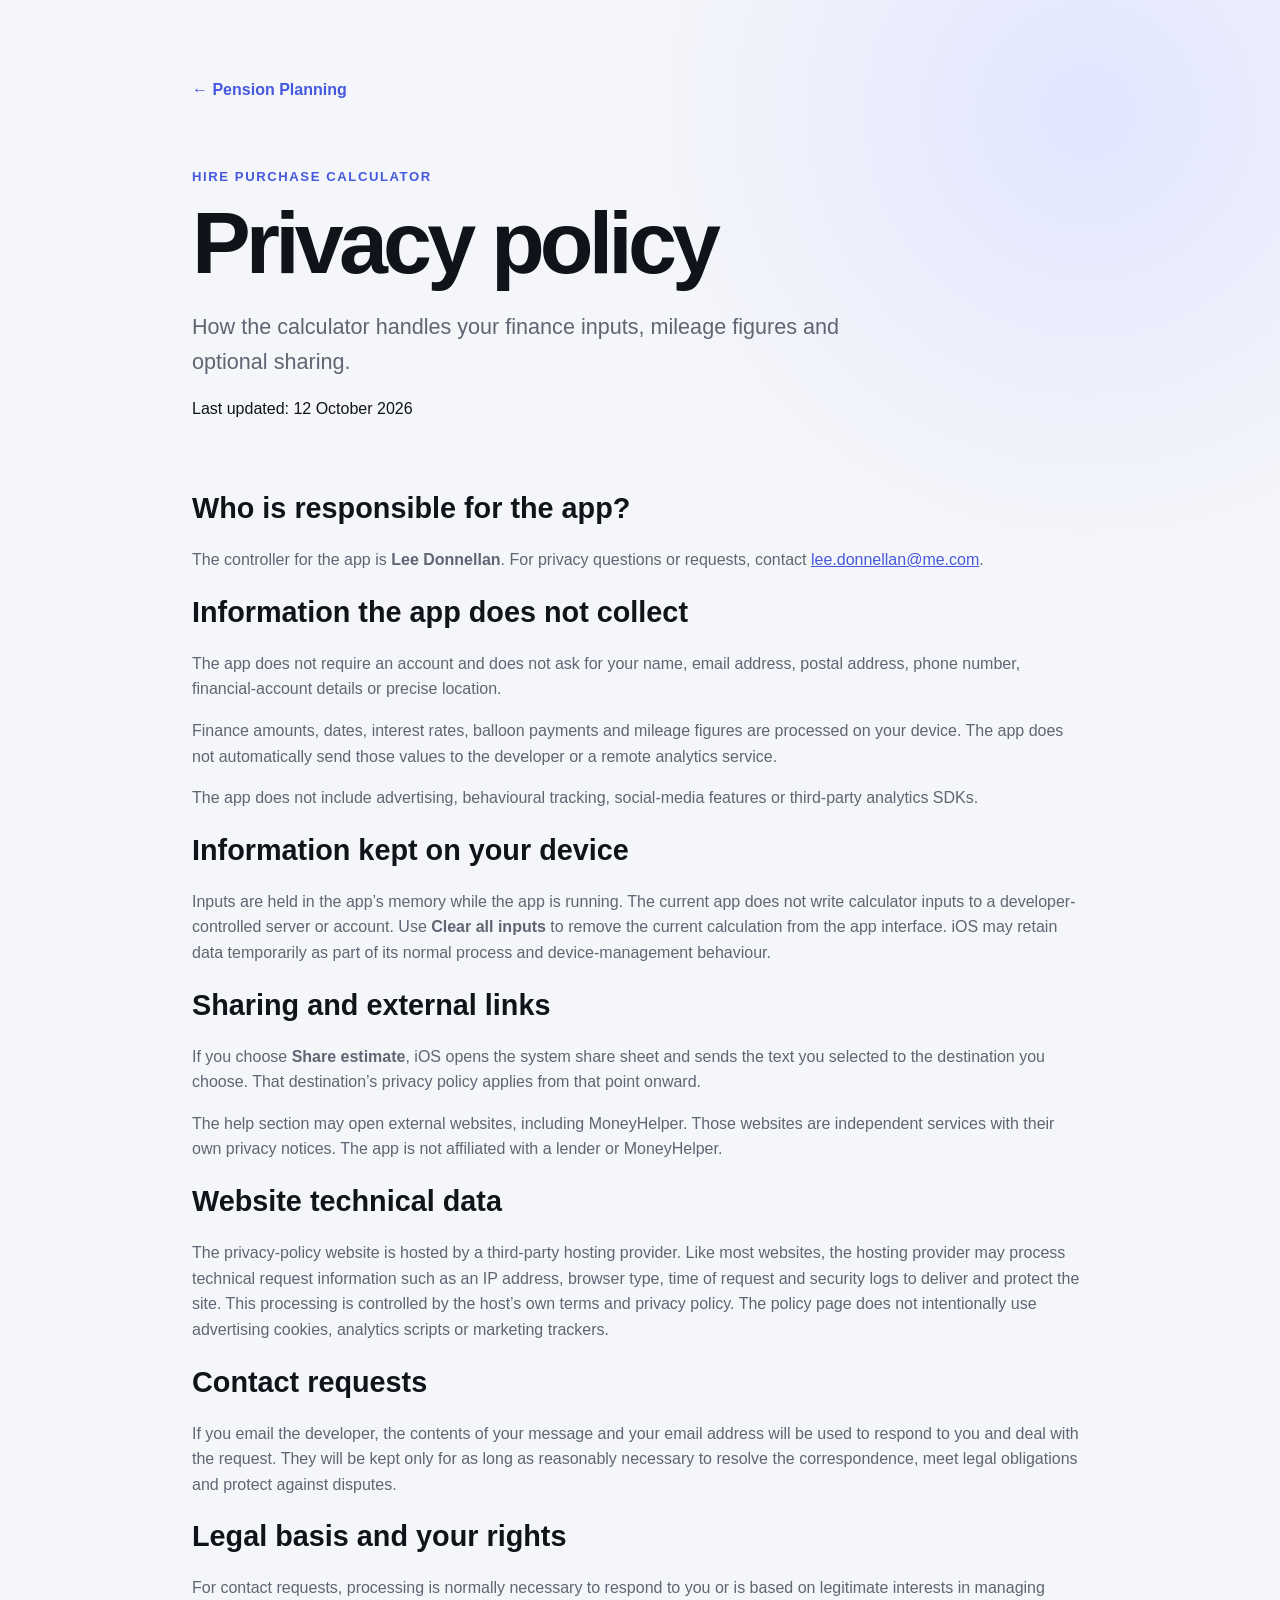
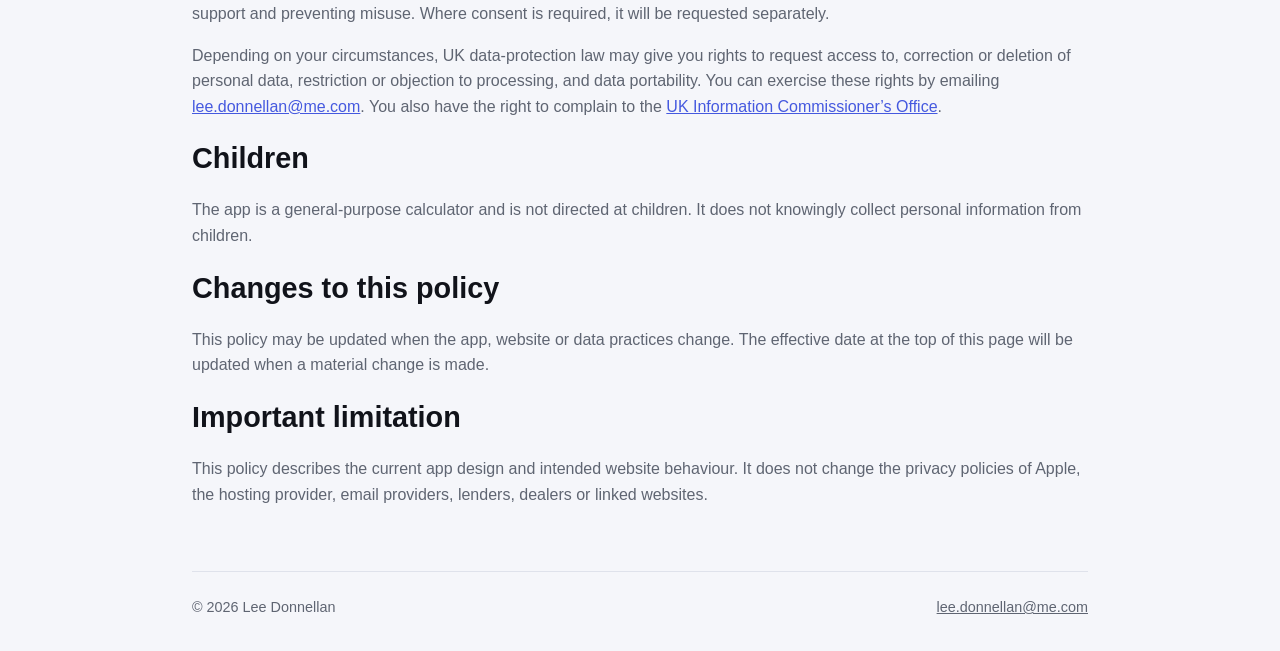
==== hire-purchase-privacy.html @ 943cfe5b "Add Hire Purchase Calculator privacy policy This HTML file contains the privacy policy for the Hire " ====
<!doctype html>
<html lang="en-GB">
<head>
  <meta charset="utf-8">
  <meta name="viewport" content="width=device-width, initial-scale=1">
  <meta name="description" content="Privacy policy for the Hire Purchase Calculator app.">
  <title>Hire Purchase Calculator — Privacy policy</title>
  <link rel="stylesheet" href="styles.css">
</head>
<body>
  <main class="shell legal">
    <nav class="back"><a href="index.html">← Pension Planning</a></nav>
    <header class="legal-header">
      <p class="eyebrow">Hire Purchase Calculator</p>
      <h1>Privacy policy</h1>
      <p class="lede">How the calculator handles your finance inputs, mileage figures and optional sharing.</p>
      <p class="meta">Last updated: 12 October 2026</p>
    </header>
    <article>
      <h2>Who is responsible for the app?</h2>
      <p>The controller for the app is <strong>Lee Donnellan</strong>. For privacy questions or requests, contact <a href="mailto:lee.donnellan@me.com">lee.donnellan@me.com</a>.</p>
      <h2>Information the app does not collect</h2>
      <p>The app does not require an account and does not ask for your name, email address, postal address, phone number, financial-account details or precise location.</p>
      <p>Finance amounts, dates, interest rates, balloon payments and mileage figures are processed on your device. The app does not automatically send those values to the developer or a remote analytics service.</p>
      <p>The app does not include advertising, behavioural tracking, social-media features or third-party analytics SDKs.</p>
      <h2>Information kept on your device</h2>
      <p>Inputs are held in the app’s memory while the app is running. The current app does not write calculator inputs to a developer-controlled server or account. Use <strong>Clear all inputs</strong> to remove the current calculation from the app interface. iOS may retain data temporarily as part of its normal process and device-management behaviour.</p>
      <h2>Sharing and external links</h2>
      <p>If you choose <strong>Share estimate</strong>, iOS opens the system share sheet and sends the text you selected to the destination you choose. That destination’s privacy policy applies from that point onward.</p>
      <p>The help section may open external websites, including MoneyHelper. Those websites are independent services with their own privacy notices. The app is not affiliated with a lender or MoneyHelper.</p>
      <h2>Website technical data</h2>
      <p>The privacy-policy website is hosted by a third-party hosting provider. Like most websites, the hosting provider may process technical request information such as an IP address, browser type, time of request and security logs to deliver and protect the site. This processing is controlled by the host’s own terms and privacy policy. The policy page does not intentionally use advertising cookies, analytics scripts or marketing trackers.</p>
      <h2>Contact requests</h2>
      <p>If you email the developer, the contents of your message and your email address will be used to respond to you and deal with the request. They will be kept only for as long as reasonably necessary to resolve the correspondence, meet legal obligations and protect against disputes.</p>
      <h2>Legal basis and your rights</h2>
      <p>For contact requests, processing is normally necessary to respond to you or is based on legitimate interests in managing support and preventing misuse. Where consent is required, it will be requested separately.</p>
      <p>Depending on your circumstances, UK data-protection law may give you rights to request access to, correction or deletion of personal data, restriction or objection to processing, and data portability. You can exercise these rights by emailing <a href="mailto:lee.donnellan@me.com">lee.donnellan@me.com</a>. You also have the right to complain to the <a href="https://ico.org.uk/make-a-complaint/">UK Information Commissioner’s Office</a>.</p>
      <h2>Children</h2>
      <p>The app is a general-purpose calculator and is not directed at children. It does not knowingly collect personal information from children.</p>
      <h2>Changes to this policy</h2>
      <p>This policy may be updated when the app, website or data practices change. The effective date at the top of this page will be updated when a material change is made.</p>
      <h2>Important limitation</h2>
      <p>This policy describes the current app design and intended website behaviour. It does not change the privacy policies of Apple, the hosting provider, email providers, lenders, dealers or linked websites.</p>
    </article>
    <footer><span>© 2026 Lee Donnellan</span><a href="mailto:lee.donnellan@me.com">lee.donnellan@me.com</a></footer>
  </main>
</body>
</html>
---- styles.css ----
:root {
  color-scheme: light dark;
  --background: #07080b;
  --surface: #12151c;
  --surface-raised: #1a1e28;
  --text: #f7f8fb;
  --muted: #a4a9b5;
  --line: #2b3040;
  --accent: #7787ff;
  --accent-soft: #1d254f;
  font-family: -apple-system, BlinkMacSystemFont, "SF Pro Display", "Helvetica Neue", sans-serif;
}

* { box-sizing: border-box; }

body {
  margin: 0;
  min-height: 100vh;
  background:
    radial-gradient(circle at 85% 5%, rgba(91, 112, 255, 0.2), transparent 28rem),
    var(--background);
  color: var(--text);
  line-height: 1.6;
}

a { color: inherit; }

.shell {
  width: min(70rem, calc(100% - 2rem));
  margin: 0 auto;
  padding: clamp(2rem, 6vw, 5rem) 0 2rem;
}

.hero {
  display: grid;
  grid-template-columns: auto 1fr;
  gap: clamp(1.5rem, 4vw, 3rem);
  align-items: start;
  padding: 3rem 0 5rem;
}

.mark {
  display: grid;
  place-items: center;
  width: 5rem;
  aspect-ratio: 1;
  border-radius: 1.4rem;
  background: linear-gradient(145deg, #8693ff, #5266ff);
  color: white;
  font-size: 1.45rem;
  font-weight: 800;
  letter-spacing: -0.04em;
  box-shadow: 0 1.25rem 3rem rgba(63, 80, 220, 0.28);
}

.eyebrow {
  margin: 0 0 0.8rem;
  color: var(--accent);
  font-size: 0.82rem;
  font-weight: 750;
  letter-spacing: 0.12em;
  text-transform: uppercase;
}

h1 {
  max-width: 16ch;
  margin: 0;
  font-size: clamp(2.8rem, 7vw, 6rem);
  line-height: 0.98;
  letter-spacing: -0.055em;
}

.lede {
  max-width: 44rem;
  margin: 1.5rem 0 0;
  color: var(--muted);
  font-size: clamp(1.05rem, 2vw, 1.35rem);
}

.cards {
  display: grid;
  grid-template-columns: repeat(2, minmax(0, 1fr));
  gap: 1rem;
}

.card {
  min-height: 18rem;
  padding: clamp(1.5rem, 4vw, 2.5rem);
  border: 1px solid var(--line);
  border-radius: 1.5rem;
  background: linear-gradient(145deg, var(--surface-raised), var(--surface));
  text-decoration: none;
  transition: transform 160ms ease, border-color 160ms ease;
}

.card:hover, .card:focus-visible {
  transform: translateY(-3px);
  border-color: var(--accent);
}

.card-number { color: var(--accent); font-variant-numeric: tabular-nums; }
.card h2 { margin: 3.5rem 0 0.4rem; font-size: 1.7rem; }
.card p { max-width: 32rem; margin: 0; color: var(--muted); }
.card-link { display: inline-block; margin-top: 1.5rem; color: var(--accent); font-weight: 700; }

.notice {
  margin: 1rem 0 4rem;
  padding: 1.3rem 1.5rem;
  border-left: 3px solid var(--accent);
  background: var(--accent-soft);
}
.notice p { margin: 0.25rem 0 0; color: var(--muted); }

footer {
  display: flex;
  justify-content: space-between;
  gap: 1rem;
  padding-top: 1.5rem;
  border-top: 1px solid var(--line);
  color: var(--muted);
  font-size: 0.9rem;
}

.legal { max-width: 56rem; }
.legal nav { margin-bottom: 4rem; }
.legal nav a { color: var(--accent); text-decoration: none; font-weight: 700; }
.legal h1 { max-width: none; font-size: clamp(2.8rem, 8vw, 5.5rem); }
.updated { color: var(--muted); font-size: 0.9rem; }
.legal article { margin: 4rem 0; }
.legal article section { padding: 2rem 0; border-top: 1px solid var(--line); }
.legal h2 { margin: 0 0 0.65rem; font-size: clamp(1.3rem, 3vw, 1.8rem); }
.legal article p, .legal li { color: var(--muted); }
.legal article a { color: var(--accent); }
.contact-panel { padding: 2rem !important; border: 1px solid var(--line) !important; border-radius: 1.3rem; background: var(--surface); }
.email-button { display: inline-block; padding: 0.7rem 1rem; border-radius: 0.7rem; background: var(--accent); color: white !important; font-weight: 750; text-decoration: none; }
.muted { font-size: 0.92rem; }

@media (max-width: 42rem) {
  .hero { grid-template-columns: 1fr; padding-top: 1rem; }
  .mark { width: 4rem; border-radius: 1.1rem; }
  .cards { grid-template-columns: 1fr; }
  .card { min-height: 15rem; }
  footer { flex-direction: column; }
}

@media (prefers-color-scheme: light) {
  :root {
    --background: #f5f6fa;
    --surface: #ffffff;
    --surface-raised: #ffffff;
    --text: #11131a;
    --muted: #5f6572;
    --line: #dfe2eb;
    --accent: #4559df;
    --accent-soft: #e9ecff;
  }
  body { background: radial-gradient(circle at 85% 5%, #e2e6ff, transparent 28rem), var(--background); }
  .card { box-shadow: 0 1rem 3rem rgba(45, 55, 90, 0.08); }
}
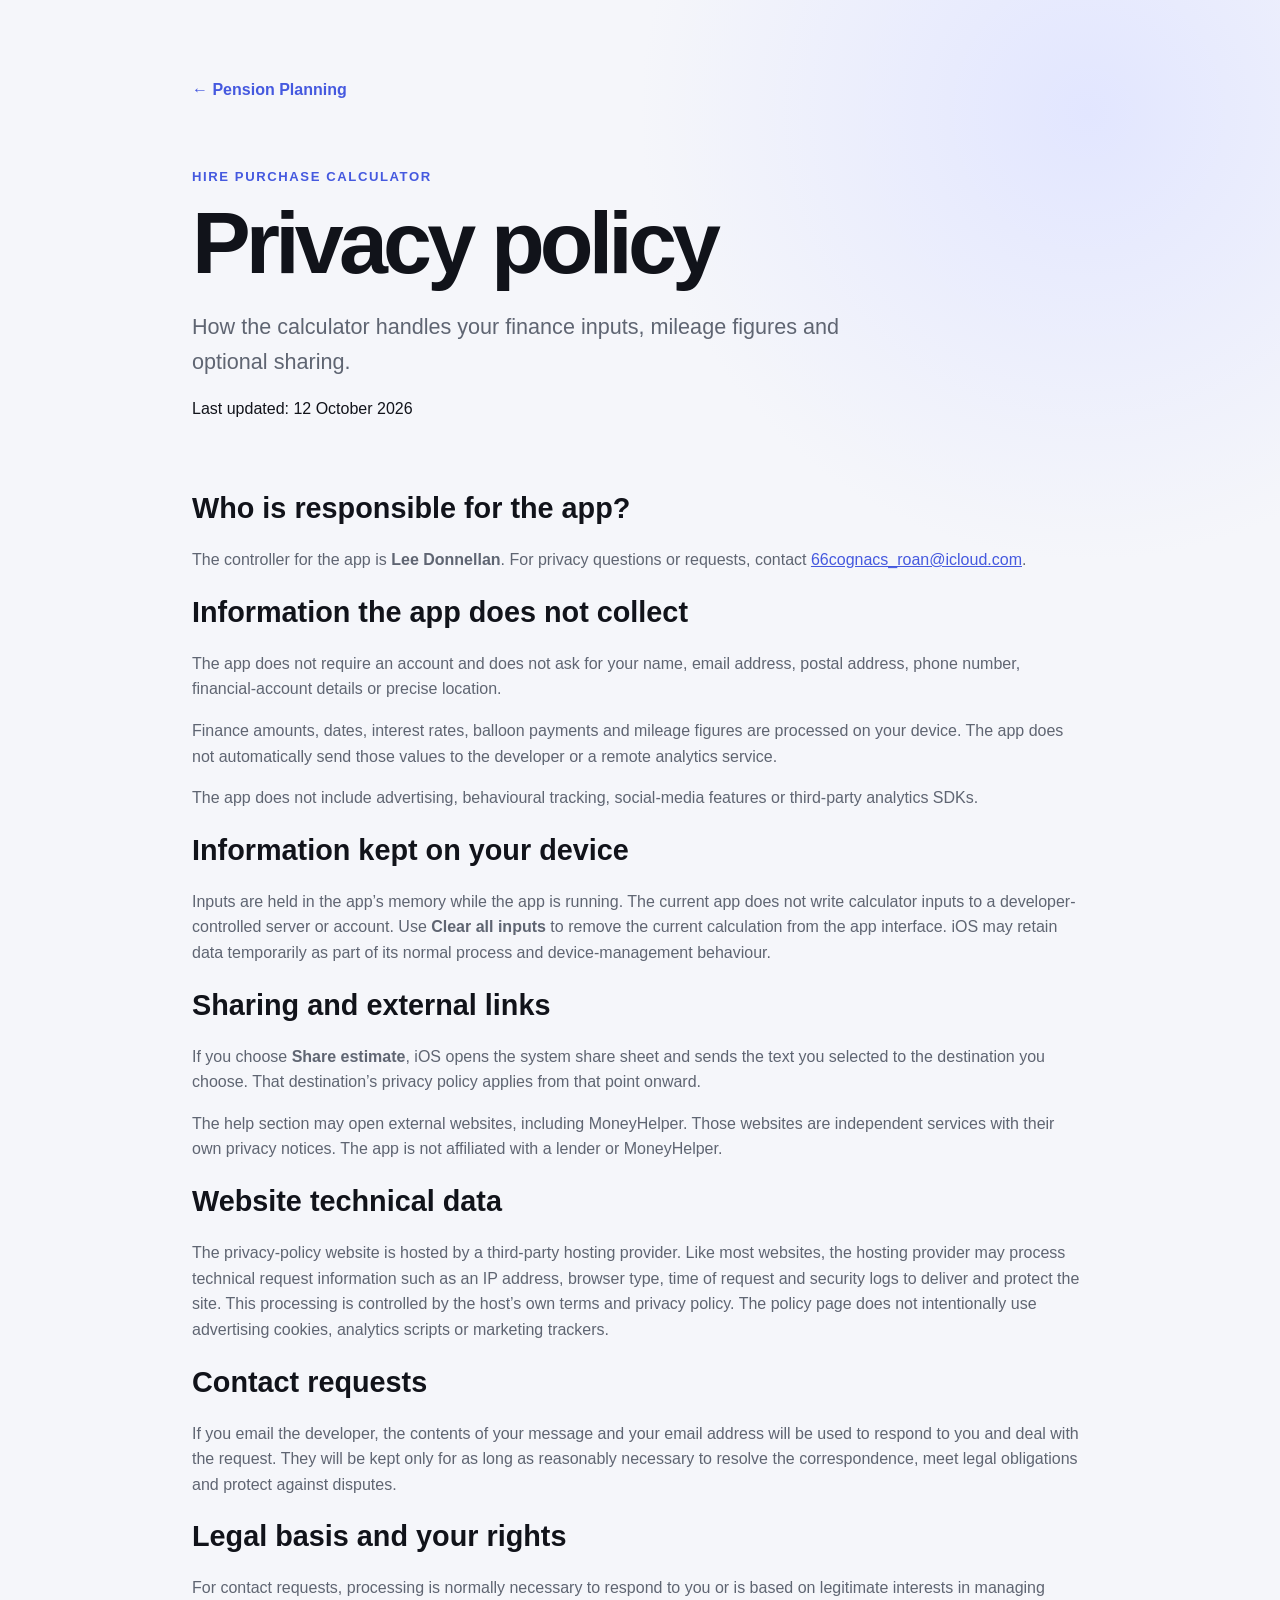
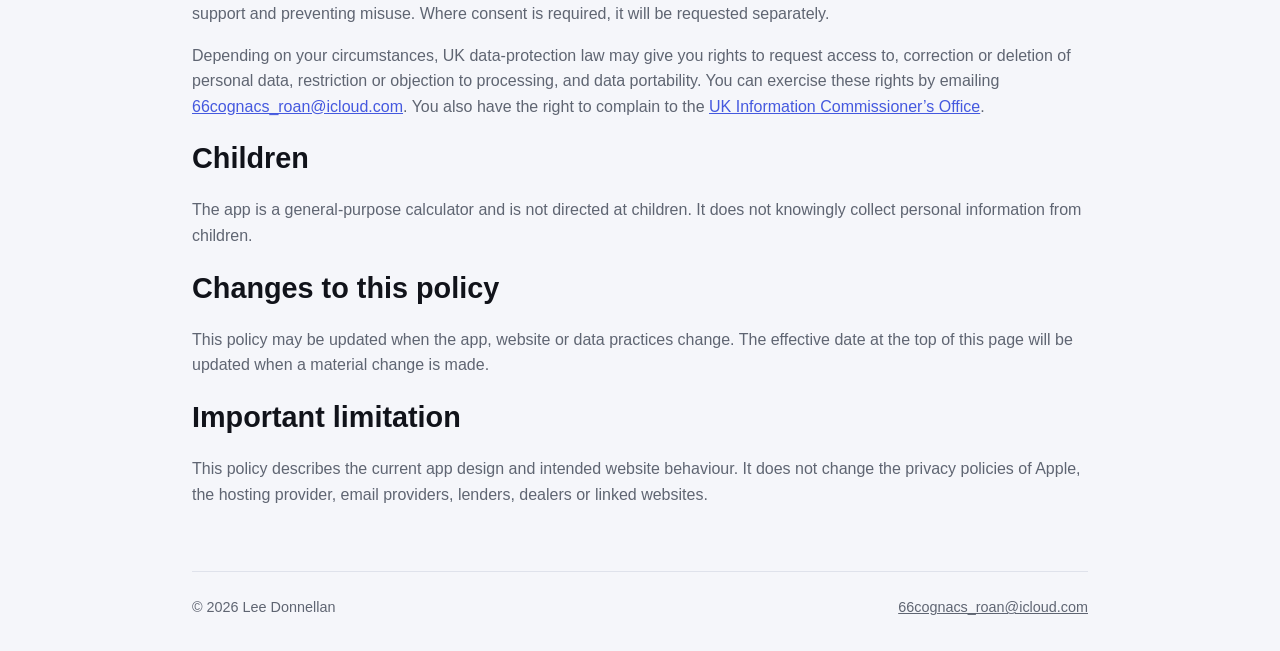
==== commit 4768ff32: "Update contact email in Hire Purchase privacy policy" ====
--- a/hire-purchase-privacy.html
+++ b/hire-purchase-privacy.html
@@ -18,7 +18,7 @@
     </header>
     <article>
       <h2>Who is responsible for the app?</h2>
-      <p>The controller for the app is <strong>Lee Donnellan</strong>. For privacy questions or requests, contact <a href="mailto:lee.donnellan@me.com">lee.donnellan@me.com</a>.</p>
+      <p>The controller for the app is <strong>Lee Donnellan</strong>. For privacy questions or requests, contact <a href="mailto:66cognacs_roan@icloud.com">66cognacs_roan@icloud.com</a>.</p>
       <h2>Information the app does not collect</h2>
       <p>The app does not require an account and does not ask for your name, email address, postal address, phone number, financial-account details or precise location.</p>
       <p>Finance amounts, dates, interest rates, balloon payments and mileage figures are processed on your device. The app does not automatically send those values to the developer or a remote analytics service.</p>
@@ -34,7 +34,7 @@
       <p>If you email the developer, the contents of your message and your email address will be used to respond to you and deal with the request. They will be kept only for as long as reasonably necessary to resolve the correspondence, meet legal obligations and protect against disputes.</p>
       <h2>Legal basis and your rights</h2>
       <p>For contact requests, processing is normally necessary to respond to you or is based on legitimate interests in managing support and preventing misuse. Where consent is required, it will be requested separately.</p>
-      <p>Depending on your circumstances, UK data-protection law may give you rights to request access to, correction or deletion of personal data, restriction or objection to processing, and data portability. You can exercise these rights by emailing <a href="mailto:lee.donnellan@me.com">lee.donnellan@me.com</a>. You also have the right to complain to the <a href="https://ico.org.uk/make-a-complaint/">UK Information Commissioner’s Office</a>.</p>
+      <p>Depending on your circumstances, UK data-protection law may give you rights to request access to, correction or deletion of personal data, restriction or objection to processing, and data portability. You can exercise these rights by emailing <a href="mailto:66cognacs_roan@icloud.com">66cognacs_roan@icloud.com</a>. You also have the right to complain to the <a href="https://ico.org.uk/make-a-complaint/">UK Information Commissioner’s Office</a>.</p>
       <h2>Children</h2>
       <p>The app is a general-purpose calculator and is not directed at children. It does not knowingly collect personal information from children.</p>
       <h2>Changes to this policy</h2>
@@ -42,7 +42,7 @@
       <h2>Important limitation</h2>
       <p>This policy describes the current app design and intended website behaviour. It does not change the privacy policies of Apple, the hosting provider, email providers, lenders, dealers or linked websites.</p>
     </article>
-    <footer><span>© 2026 Lee Donnellan</span><a href="mailto:lee.donnellan@me.com">lee.donnellan@me.com</a></footer>
+    <footer><span>© 2026 Lee Donnellan</span><a href="mailto:66cognacs_roan@icloud.com">66cognacs_roan@icloud.com</a></footer>
   </main>
 </body>
 </html>
